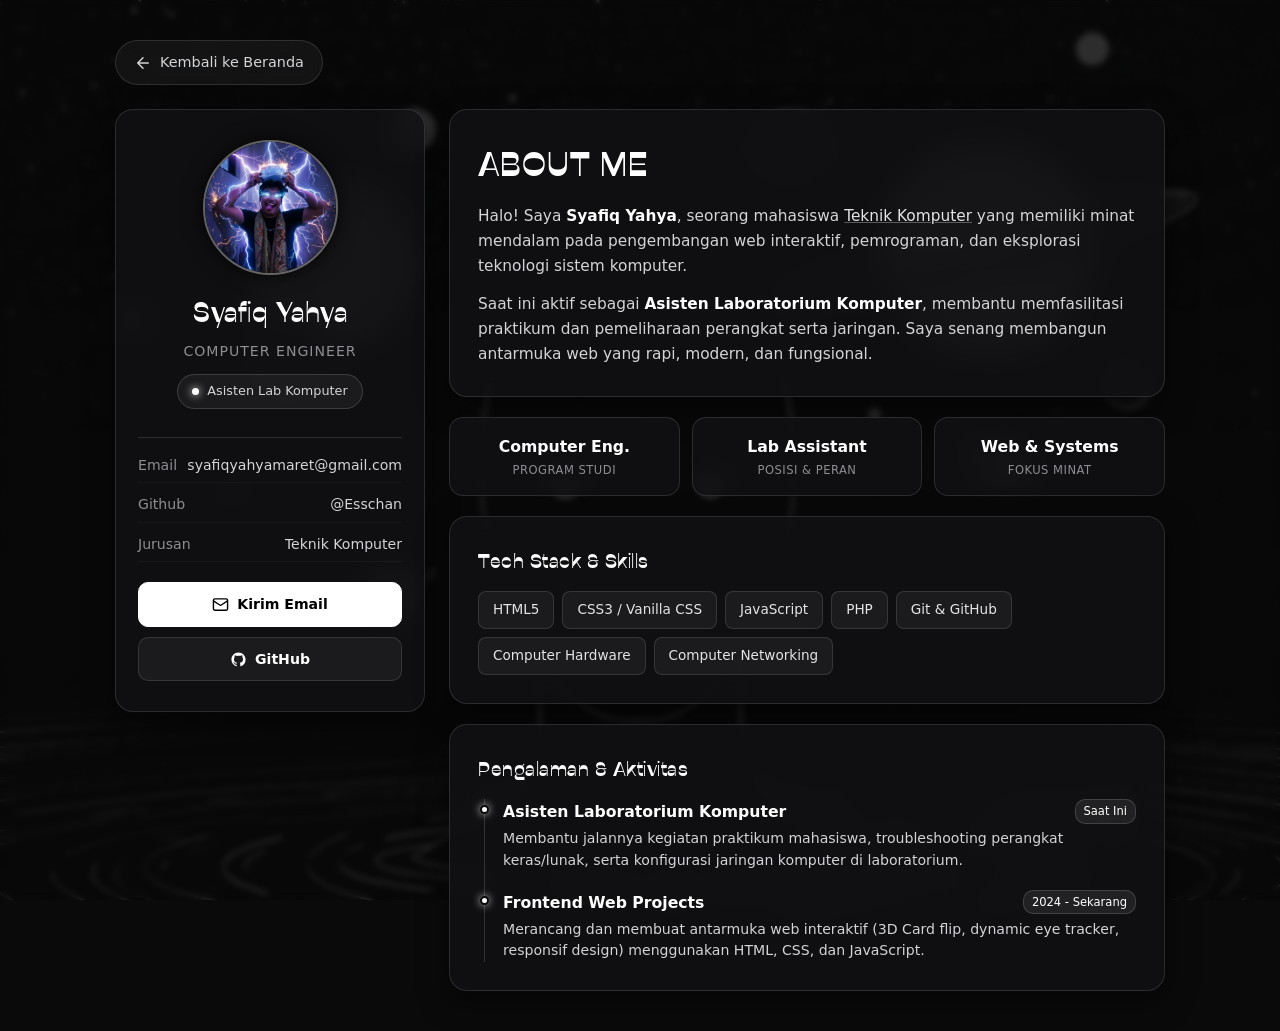
==== aboutme.html @ 1754f713 "penambahan aboutme" ====
<!DOCTYPE html>
<html lang="id">
<head>
    <meta charset="UTF-8">
    <meta name="viewport" content="width=device-width, initial-scale=1.0">
    <title>About Me - Syafiq Yahya</title>
    <link rel="stylesheet" href="css/aboutme.css">
    
    <!-- Custom Font Ribes -->
    <style>
        @font-face {
            font-family: 'Ribes';
            src: url('fonts/Ribes-Black.woff2') format('woff2');
        }
    </style>
</head>
<body>

    <!-- ==========================================
         BACKGROUND SPACE & DARK OVERLAY
         (Meniru nuansa monokrom / cosmic di index.html)
         ========================================== -->
    <div class="space-bg"></div>
    <div class="bg-overlay"></div>

    <!-- ==========================================
         CONTAINER UTAMA
         ========================================== -->
    <div class="container">

        <!-- Tombol Kembali ke Halaman Utama -->
        <a href="index.html" class="back-btn">
            <svg width="18" height="18" viewBox="0 0 24 24" fill="none" stroke="currentColor" stroke-width="2" stroke-linecap="round" stroke-linejoin="round">
                <path d="M19 12H5M12 19l-7-7 7-7"/>
            </svg>
            Kembali ke Beranda
        </a>

        <!-- Layout Utama: 2 Kolom (Kiri: Profil, Kanan: Detail & Skills) -->
        <div class="about-grid">

            <!-- ==========================================
                 KOLOM KIRI: KARTU IDENTITAS PROFIL
                 ========================================== -->
            <aside class="profile-card">
                <!-- Foto Profil -->
                <div class="photo-wrapper">
                    <img src="image/profile.jpeg" alt="Foto Syafiq Yahya" class="profile-img">
                </div>

                <!-- Nama & Role -->
                <h1 class="profile-name">Syafiq Yahya</h1>
                <p class="profile-role">Computer Engineer</p>

                <!-- Status Badge -->
                <div class="status-badge">
                    <span class="status-dot"></span>
                    <span>Asisten Lab Komputer</span>
                </div>

                <!-- Garis Pemisah -->
                <hr class="divider">

                <!-- Informasi Kontak Singkat -->
                <div class="info-list">
                    <div class="info-item">
                        <span class="info-label">Email</span>
                        <a href="mailto:syafiqyahyamaret@gmail.com" class="info-value">syafiqyahyamaret@gmail.com</a>
                    </div>
                    <div class="info-item">
                        <span class="info-label">Github</span>
                        <a href="https://github.com/Esschan" target="_blank" class="info-value">@Esschan</a>
                    </div>
                    <div class="info-item">
                        <span class="info-label">Jurusan</span>
                        <span class="info-value">Teknik Komputer</span>
                    </div>
                </div>

                <!-- Tombol Aksi / Social Links -->
                <div class="action-buttons">
                    <a href="mailto:syafiqyahyamaret@gmail.com" class="btn btn-primary">
                        <svg width="17" height="17" viewBox="0 0 24 24" fill="none" stroke="currentColor" stroke-width="2">
                            <rect width="20" height="16" x="2" y="4" rx="2"/>
                            <path d="m22 7-8.97 5.7a1.94 1.94 0 0 1-2.06 0L2 7"/>
                        </svg>
                        Kirim Email
                    </a>
                    <a href="https://github.com/Esschan" target="_blank" class="btn btn-secondary">
                        <svg width="17" height="17" viewBox="0 0 24 24" fill="currentColor">
                            <path d="M12 2C6.477 2 2 6.484 2 12.017c0 4.425 2.865 8.18 6.839 9.504.5.092.682-.217.682-.483 0-.237-.008-.868-.013-1.703-2.782.605-3.369-1.343-3.369-1.343-.454-1.158-1.11-1.466-1.11-1.466-.908-.62.069-.608.069-.608 1.003.07 1.53 1.032 1.53 1.032.892 1.53 2.341 1.088 2.91.832.092-.647.35-1.088.636-1.338-2.22-.253-4.555-1.113-4.555-4.951 0-1.093.39-1.988 1.029-2.688-.103-.253-.446-1.272.098-2.65 0 0 .84-.27 2.75 1.026A9.564 9.564 0 0 1 12 6.844c.85.004 1.705.115 2.504.337 1.909-1.296 2.747-1.027 2.747-1.027.546 1.379.202 2.398.1 2.651.64.7 1.028 1.595 1.028 2.688 0 3.848-2.339 4.695-4.566 4.943.359.309.678.92.678 1.855 0 1.338-.012 2.419-.012 2.747 0 .268.18.58.688.482A10.019 10.019 0 0 0 22 12.017C22 6.484 17.522 2 12 2z"/>
                        </svg>
                        GitHub
                    </a>
                </div>
            </aside>


            <!-- ==========================================
                 KOLOM KANAN: STORY, STATS, SKILLS & ROLES
                 ========================================== -->
            <main class="content-cards">

                <!-- 1. KOTAK BIO / TENTANG SAYA -->
                <section class="card bio-card">
                    <h2 class="section-title">
                        ABOUT ME
                    </h2>
                    <p class="bio-text">
                        Halo! Saya <strong>Syafiq Yahya</strong>, seorang mahasiswa <em>Teknik Komputer</em> yang memiliki minat mendalam pada pengembangan web interaktif, pemrograman, dan eksplorasi teknologi sistem komputer.
                    </p>
                    <p class="bio-text">
                        Saat ini aktif sebagai <strong>Asisten Laboratorium Komputer</strong>, membantu memfasilitasi praktikum dan pemeliharaan perangkat serta jaringan. Saya senang membangun antarmuka web yang rapi, modern, dan fungsional.
                    </p>
                </section>

                <!-- 2. KOTAK STATS / HIGHLIGHTS CEPAT -->
                <section class="stats-grid">
                    <div class="stat-card">
                        <span class="stat-value">Computer Eng.</span>
                        <span class="stat-label">Program Studi</span>
                    </div>
                    <div class="stat-card">
                        <span class="stat-value">Lab Assistant</span>
                        <span class="stat-label">Posisi & Peran</span>
                    </div>
                    <div class="stat-card">
                        <span class="stat-value">Web & Systems</span>
                        <span class="stat-label">Fokus Minat</span>
                    </div>
                </section>

                <!-- 3. KOTAK SKILLS & TEKNOLOGI -->
                <section class="card skills-card">
                    <h3 class="card-subtitle">Tech Stack & Skills</h3>
                    <div class="skills-list">
                        <span class="skill-tag">HTML5</span>
                        <span class="skill-tag">CSS3 / Vanilla CSS</span>
                        <span class="skill-tag">JavaScript</span>
                        <span class="skill-tag">PHP</span>
                        <span class="skill-tag">Git & GitHub</span>
                        <span class="skill-tag">Computer Hardware</span>
                        <span class="skill-tag">Computer Networking</span>
                    </div>
                </section>

                <!-- 4. KOTAK PENGALAMAN & AKTIVITAS -->
                <section class="card experience-card">
                    <h3 class="card-subtitle">Pengalaman & Aktivitas</h3>
                    <div class="timeline">
                        
                        <!-- Item Pengalaman 1 -->
                        <div class="timeline-item">
                            <div class="timeline-dot"></div>
                            <div class="timeline-content">
                                <div class="timeline-header">
                                    <h4 class="timeline-role">Asisten Laboratorium Komputer</h4>
                                    <span class="timeline-date">Saat Ini</span>
                                </div>
                                <p class="timeline-desc">
                                    Membantu jalannya kegiatan praktikum mahasiswa, troubleshooting perangkat keras/lunak, serta konfigurasi jaringan komputer di laboratorium.
                                </p>
                            </div>
                        </div>

                        <!-- Item Pengalaman 2 -->
                        <div class="timeline-item">
                            <div class="timeline-dot"></div>
                            <div class="timeline-content">
                                <div class="timeline-header">
                                    <h4 class="timeline-role">Frontend Web Projects</h4>
                                    <span class="timeline-date">2024 - Sekarang</span>
                                </div>
                                <p class="timeline-desc">
                                    Merancang dan membuat antarmuka web interaktif (3D Card flip, dynamic eye tracker, responsif design) menggunakan HTML, CSS, dan JavaScript.
                                </p>
                            </div>
                        </div>

                    </div>
                </section>

            </main>

        </div> <!-- Tutup about-grid -->

    </div> <!-- Tutup container -->

</body>
</html>
---- css/aboutme.css ----
/* ==========================================================
   ABOUT ME STYLESHEET - Syafiq Yahya
   Tema: Cosmic Noir / Dark Monochrome
   Full Responsive: Desktop, Tablet & Smartphone (HP)
   ========================================================== */

/* ==========================================================
   1. VARIABLE WARNA & TEMA (Monokrom / Hitam-Putih-Abu)
   ========================================================== */
:root {
    /* Background & Card Surface */
    --bg-main: #0a0a0a;
    --card-bg: rgba(18, 18, 20, 0.82);
    --card-hover-bg: rgba(28, 28, 32, 0.92);
    --card-border: rgba(255, 255, 255, 0.12);
    --card-border-hover: rgba(255, 255, 255, 0.35);

    /* Warna Teks */
    --text-primary: #ffffff;
    --text-secondary: #d4d4d8;
    --text-muted: #8e8e93;

    /* Aksen Monokrom */
    --accent-white: #ffffff;
    --accent-dark: #121212;

    /* Font */
    --font-heading: 'Ribes', sans-serif;
    --font-body: system-ui, -apple-system, BlinkMacSystemFont, 'Segoe UI', Roboto, sans-serif;
}

/* ==========================================================
   2. RESET & DASAR HALAMAN (Stabil di semua ukuran layar)
   ========================================================== */
*, *::before, *::after {
    margin: 0;
    padding: 0;
    box-sizing: border-box;
}

html {
    scroll-behavior: smooth;
    -webkit-text-size-adjust: 100%;
}

body {
    font-family: var(--font-body);
    background-color: var(--bg-main);
    color: var(--text-primary);
    min-height: 100vh;
    padding: 40px 20px;
    position: relative;
    overflow-x: hidden;
    line-height: 1.6;
    -webkit-font-smoothing: antialiased;
    -moz-osx-font-smoothing: grayscale;
}

/* ==========================================================
   3. BACKGROUND SPACE & OVERLAY
   ========================================================== */
.space-bg {
    position: fixed;
    top: 0;
    left: 0;
    width: 100%;
    height: 100%;
    background-image: url('../image/space.jpg');
    background-size: cover;
    background-position: center;
    background-repeat: no-repeat;
    z-index: -2;
    transform: translateZ(0);
    -webkit-transform: translateZ(0);
}

.bg-overlay {
    position: fixed;
    top: 0;
    left: 0;
    width: 100%;
    height: 100%;
    background: rgba(0, 0, 0, 0.80);
    backdrop-filter: blur(3px);
    -webkit-backdrop-filter: blur(3px);
    z-index: -1;
    transform: translateZ(0);
}

/* ==========================================================
   4. CONTAINER UTAMA & TOMBOL KEMBALI
   ========================================================== */
.container {
    width: 100%;
    max-width: 1050px;
    margin: 0 auto;
    position: relative;
    z-index: 10;
}

.back-btn {
    display: inline-flex;
    align-items: center;
    gap: 8px;
    color: var(--text-secondary);
    text-decoration: none;
    font-size: 0.9rem;
    font-weight: 500;
    margin-bottom: 24px;
    padding: 10px 18px;
    min-height: 42px;
    background: rgba(255, 255, 255, 0.05);
    border: 1px solid var(--card-border);
    border-radius: 30px;
    backdrop-filter: blur(10px);
    -webkit-backdrop-filter: blur(10px);
    transition: all 0.25s ease;
    user-select: none;
}

.back-btn:hover, .back-btn:active {
    color: #ffffff;
    background: rgba(255, 255, 255, 0.12);
    border-color: rgba(255, 255, 255, 0.4);
    transform: translateX(-3px);
}

/* ==========================================================
   5. LAYOUT GRID (Desktop 2 Kolom)
   ========================================================== */
.about-grid {
    display: grid;
    grid-template-columns: 310px 1fr;
    gap: 24px;
    align-items: start;
    width: 100%;
}

/* ==========================================================
   6. GAYA KARTU GLASSMORPHISM
   ========================================================== */
.card {
    background: var(--card-bg);
    border: 1px solid var(--card-border);
    border-radius: 18px;
    padding: 28px;
    backdrop-filter: blur(16px);
    -webkit-backdrop-filter: blur(16px);
    box-shadow: 0 10px 30px rgba(0, 0, 0, 0.5);
    transition: border-color 0.3s ease, box-shadow 0.3s ease;
    width: 100%;
}

.card:hover {
    border-color: var(--card-border-hover);
    box-shadow: 0 12px 35px rgba(0, 0, 0, 0.7);
}

/* ==========================================================
   7. KOLOM KIRI: KARTU PROFIL (SIDEBAR)
   ========================================================== */
.profile-card {
    background: var(--card-bg);
    border: 1px solid var(--card-border);
    border-radius: 18px;
    padding: 30px 22px;
    text-align: center;
    backdrop-filter: blur(16px);
    -webkit-backdrop-filter: blur(16px);
    box-shadow: 0 10px 30px rgba(0, 0, 0, 0.5);
    position: sticky;
    top: 24px;
    width: 100%;
    transition: border-color 0.3s ease;
}

.profile-card:hover {
    border-color: var(--card-border-hover);
}

/* Foto Profil */
.photo-wrapper {
    position: relative;
    width: 135px;
    height: 135px;
    margin: 0 auto 16px;
}

.profile-img {
    width: 100%;
    height: 100%;
    border-radius: 50%;
    object-fit: cover;
    border: 2px solid rgba(255, 255, 255, 0.35);
    box-shadow: 0 0 20px rgba(0, 0, 0, 0.8);
    transition: transform 0.3s ease, border-color 0.3s ease;
}

.photo-wrapper:hover .profile-img {
    transform: scale(1.03);
    border-color: #ffffff;
}

/* Teks Profil */
.profile-name {
    font-family: var(--font-heading);
    font-size: 1.75rem;
    letter-spacing: 0.5px;
    color: #ffffff;
    margin-bottom: 4px;
    word-break: break-word;
}

.profile-role {
    color: var(--text-muted);
    font-size: 0.88rem;
    text-transform: uppercase;
    letter-spacing: 1px;
    margin-bottom: 12px;
}

/* Status Badge */
.status-badge {
    display: inline-flex;
    align-items: center;
    justify-content: center;
    gap: 8px;
    padding: 6px 14px;
    background: rgba(255, 255, 255, 0.05);
    border: 1px solid rgba(255, 255, 255, 0.15);
    border-radius: 20px;
    font-size: 0.8rem;
    color: var(--text-secondary);
    margin-bottom: 16px;
    max-width: 100%;
}

.status-dot {
    width: 7px;
    height: 7px;
    border-radius: 50%;
    background-color: #ffffff;
    box-shadow: 0 0 8px #ffffff;
    flex-shrink: 0;
}

.divider {
    border: none;
    height: 1px;
    background: var(--card-border);
    margin: 12px 0 16px;
}

/* Info Kontak List */
.info-list {
    display: flex;
    flex-direction: column;
    gap: 10px;
    text-align: left;
    font-size: 0.88rem;
    margin-bottom: 20px;
}

.info-item {
    display: flex;
    justify-content: space-between;
    align-items: center;
    gap: 10px;
    padding-bottom: 6px;
    border-bottom: 1px solid rgba(255, 255, 255, 0.04);
}

.info-label {
    color: var(--text-muted);
    font-weight: 500;
    flex-shrink: 0;
}

.info-value {
    color: var(--text-secondary);
    text-decoration: none;
    text-overflow: ellipsis;
    overflow: hidden;
    white-space: nowrap;
    transition: color 0.2s ease;
    text-align: right;
}

a.info-value:hover {
    color: #ffffff;
    text-decoration: underline;
}

/* Tombol Aksi */
.action-buttons {
    display: flex;
    flex-direction: column;
    gap: 10px;
    width: 100%;
}

.btn {
    display: inline-flex;
    align-items: center;
    justify-content: center;
    gap: 8px;
    padding: 10px 16px;
    min-height: 42px;
    border-radius: 10px;
    font-size: 0.88rem;
    font-weight: 600;
    text-decoration: none;
    cursor: pointer;
    transition: all 0.25s ease;
    user-select: none;
    width: 100%;
}

.btn-primary {
    background: #ffffff;
    color: #000000;
    border: 1px solid #ffffff;
}

.btn-primary:hover, .btn-primary:active {
    background: #e4e4e7;
    transform: translateY(-2px);
    box-shadow: 0 4px 15px rgba(255, 255, 255, 0.2);
}

.btn-secondary {
    background: rgba(255, 255, 255, 0.05);
    color: var(--text-primary);
    border: 1px solid var(--card-border);
}

.btn-secondary:hover, .btn-secondary:active {
    background: rgba(255, 255, 255, 0.12);
    border-color: rgba(255, 255, 255, 0.4);
    transform: translateY(-2px);
}

/* ==========================================
   8. KOLOM KANAN: KONTEN UTAMA
   ========================================== */
.content-cards {
    display: flex;
    flex-direction: column;
    gap: 20px;
    width: 100%;
}

.section-title {
    font-family: var(--font-heading);
    font-size: 2.1rem;
    letter-spacing: 1px;
    color: #ffffff;
    margin-bottom: 12px;
}

.card-subtitle {
    font-family: var(--font-heading);
    font-size: 1.25rem;
    letter-spacing: 0.5px;
    margin-bottom: 14px;
    color: #ffffff;
}

.bio-text {
    color: var(--text-secondary);
    font-size: 0.96rem;
    margin-bottom: 12px;
    line-height: 1.65;
}

.bio-text:last-child {
    margin-bottom: 0;
}

.bio-text strong {
    color: #ffffff;
}

.bio-text em {
    color: #e4e4e7;
    font-style: normal;
    text-decoration: underline;
    text-decoration-color: rgba(255, 255, 255, 0.3);
}

/* ==========================================
   9. STATS GRID (Highlights)
   ========================================== */
.stats-grid {
    display: grid;
    grid-template-columns: repeat(3, 1fr);
    gap: 12px;
    width: 100%;
}

.stat-card {
    background: var(--card-bg);
    border: 1px solid var(--card-border);
    border-radius: 14px;
    padding: 16px 14px;
    display: flex;
    flex-direction: column;
    justify-content: center;
    backdrop-filter: blur(16px);
    -webkit-backdrop-filter: blur(16px);
    transition: all 0.25s ease;
    text-align: center;
}

.stat-card:hover {
    border-color: var(--card-border-hover);
    background: var(--card-hover-bg);
    transform: translateY(-2px);
}

.stat-value {
    font-size: 0.98rem;
    font-weight: 700;
    color: #ffffff;
    margin-bottom: 2px;
    word-break: break-word;
}

.stat-label {
    font-size: 0.72rem;
    color: var(--text-muted);
    text-transform: uppercase;
    letter-spacing: 0.5px;
}

/* ==========================================
   10. SKILLS TAGS
   ========================================== */
.skills-list {
    display: flex;
    flex-wrap: wrap;
    gap: 8px;
}

.skill-tag {
    background: rgba(255, 255, 255, 0.05);
    color: #e4e4e7;
    border: 1px solid rgba(255, 255, 255, 0.12);
    padding: 7px 14px;
    border-radius: 8px;
    font-size: 0.85rem;
    font-weight: 500;
    transition: all 0.2s ease;
    user-select: none;
}

.skill-tag:hover, .skill-tag:active {
    background: #ffffff;
    color: #000000;
    border-color: #ffffff;
    transform: translateY(-2px);
    box-shadow: 0 4px 12px rgba(255, 255, 255, 0.15);
}

/* ==========================================
   11. TIMELINE PENGALAMAN & AKTIVITAS
   ========================================== */
.timeline {
    display: flex;
    flex-direction: column;
    gap: 18px;
    position: relative;
    padding-left: 18px;
    border-left: 1px solid rgba(255, 255, 255, 0.15);
    margin-left: 6px;
}

.timeline-item {
    position: relative;
}

.timeline-dot {
    position: absolute;
    left: -23px;
    top: 6px;
    width: 9px;
    height: 9px;
    border-radius: 50%;
    background-color: #ffffff;
    box-shadow: 0 0 8px rgba(255, 255, 255, 0.8);
    border: 2px solid var(--bg-main);
}

.timeline-header {
    display: flex;
    justify-content: space-between;
    align-items: center;
    flex-wrap: wrap;
    gap: 6px;
    margin-bottom: 4px;
}

.timeline-role {
    font-size: 0.98rem;
    font-weight: 600;
    color: #ffffff;
}

.timeline-date {
    font-size: 0.72rem;
    color: #ffffff;
    background: rgba(255, 255, 255, 0.08);
    border: 1px solid rgba(255, 255, 255, 0.15);
    padding: 2px 8px;
    border-radius: 10px;
    white-space: nowrap;
}

.timeline-desc {
    font-size: 0.88rem;
    color: var(--text-secondary);
    line-height: 1.55;
}

/* ==========================================================
   12. RESPONSIVE MEDIA QUERIES (HP & Tablet)
   ========================================================== */

/* Tablet (Layar <= 880px) */
@media screen and (max-width: 880px) {
    body {
        padding: 30px 16px;
    }

    .about-grid {
        grid-template-columns: 1fr;
        gap: 20px;
    }

    .profile-card {
        position: static;
        padding: 26px 20px;
    }

    .action-buttons {
        flex-direction: row;
    }

    .action-buttons .btn {
        flex: 1;
    }
}

/* Smartphone / HP Standar (Layar <= 600px) */
@media screen and (max-width: 600px) {
    body {
        padding: 20px 12px;
    }

    .container {
        padding: 0;
    }

    .back-btn {
        margin-bottom: 18px;
        padding: 8px 14px;
        font-size: 0.84rem;
    }

    .card, .profile-card {
        padding: 20px 16px;
        border-radius: 16px;
    }

    .photo-wrapper {
        width: 110px;
        height: 110px;
        margin-bottom: 12px;
    }

    .profile-name {
        font-size: 1.5rem;
    }

    .profile-role {
        font-size: 0.8rem;
        letter-spacing: 0.5px;
    }

    .status-badge {
        font-size: 0.75rem;
        padding: 4px 12px;
    }

    .info-list {
        font-size: 0.84rem;
        gap: 8px;
    }

    .info-item {
        flex-direction: column;
        align-items: flex-start;
        gap: 2px;
        padding-bottom: 6px;
    }

    .info-value {
        text-align: left;
        white-space: normal;
        word-break: break-all;
    }

    .action-buttons {
        flex-direction: column;
        gap: 8px;
    }

    .section-title {
        font-size: 1.7rem;
        margin-bottom: 10px;
    }

    .card-subtitle {
        font-size: 1.15rem;
        margin-bottom: 12px;
    }

    .bio-text {
        font-size: 0.9rem;
    }

    /* Stats Grid di HP: Tampilkan 3 kolom ringkas yang rapi */
    .stats-grid {
        grid-template-columns: repeat(3, 1fr);
        gap: 8px;
    }

    .stat-card {
        padding: 12px 6px;
        border-radius: 12px;
    }

    .stat-value {
        font-size: 0.82rem;
    }

    .stat-label {
        font-size: 0.65rem;
        letter-spacing: 0px;
    }

    .skills-list {
        gap: 6px;
    }

    .skill-tag {
        padding: 6px 12px;
        font-size: 0.8rem;
    }

    .timeline {
        padding-left: 14px;
        margin-left: 4px;
        gap: 16px;
    }

    .timeline-dot {
        left: -19px;
        width: 8px;
        height: 8px;
        top: 5px;
    }

    .timeline-header {
        flex-direction: column;
        align-items: flex-start;
        gap: 3px;
    }

    .timeline-role {
        font-size: 0.92rem;
    }

    .timeline-date {
        font-size: 0.68rem;
    }

    .timeline-desc {
        font-size: 0.84rem;
    }
}

/* Smartphone Layar Sangat Kecil (Layar <= 360px) */
@media screen and (max-width: 360px) {
    .stats-grid {
        grid-template-columns: 1fr;
    }

    .stat-card {
        padding: 10px;
    }

    .stat-value {
        font-size: 0.9rem;
    }

    .profile-name {
        font-size: 1.35rem;
    }
}
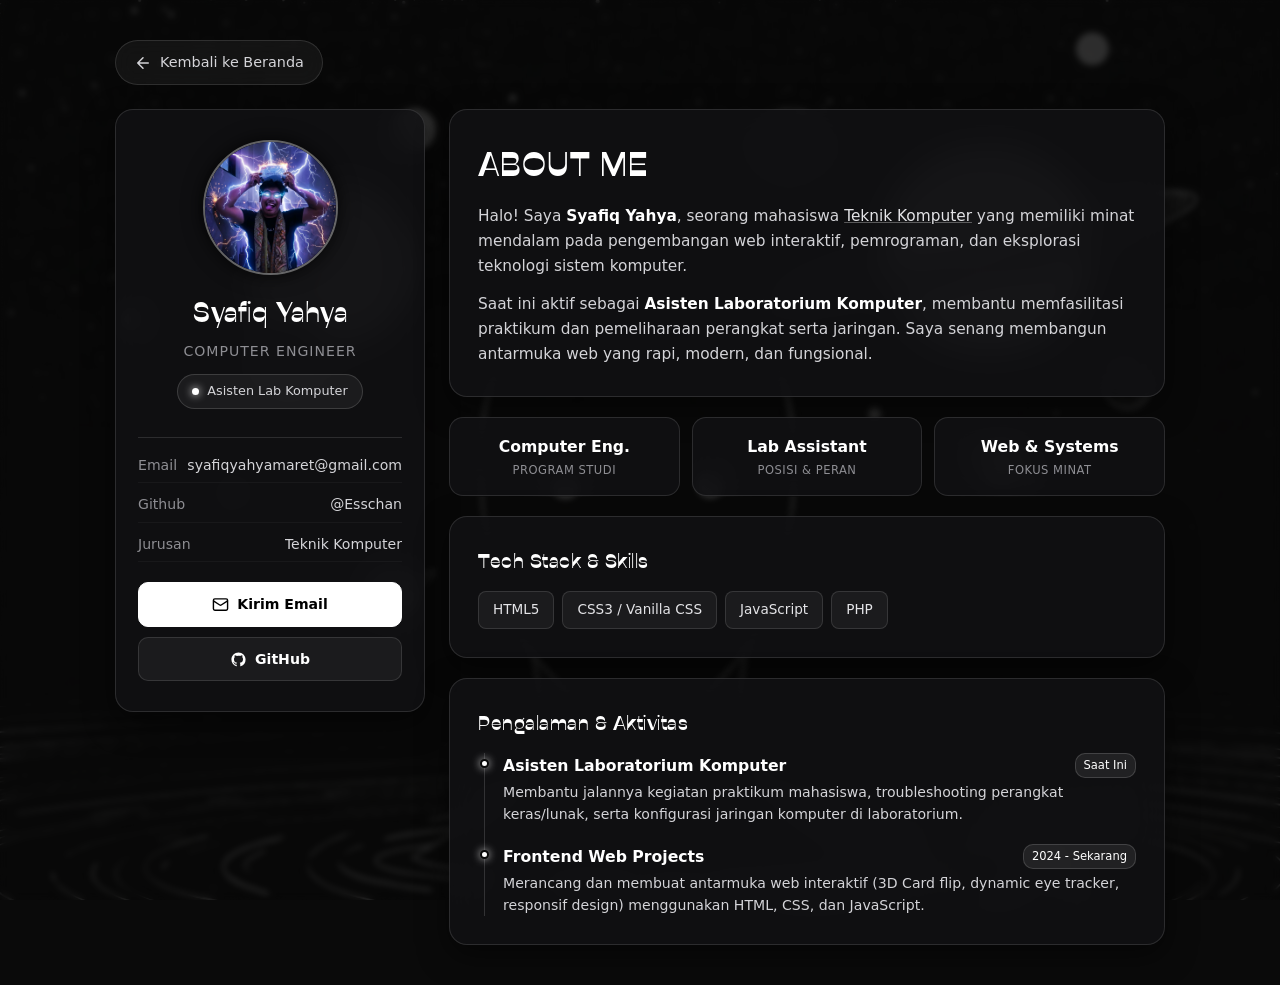
==== commit 9dce517c: "sabar le ada yg kurang" ====
--- a/aboutme.html
+++ b/aboutme.html
@@ -138,9 +138,7 @@
                         <span class="skill-tag">CSS3 / Vanilla CSS</span>
                         <span class="skill-tag">JavaScript</span>
                         <span class="skill-tag">PHP</span>
-                        <span class="skill-tag">Git & GitHub</span>
-                        <span class="skill-tag">Computer Hardware</span>
-                        <span class="skill-tag">Computer Networking</span>
+                    
                     </div>
                 </section>
 
